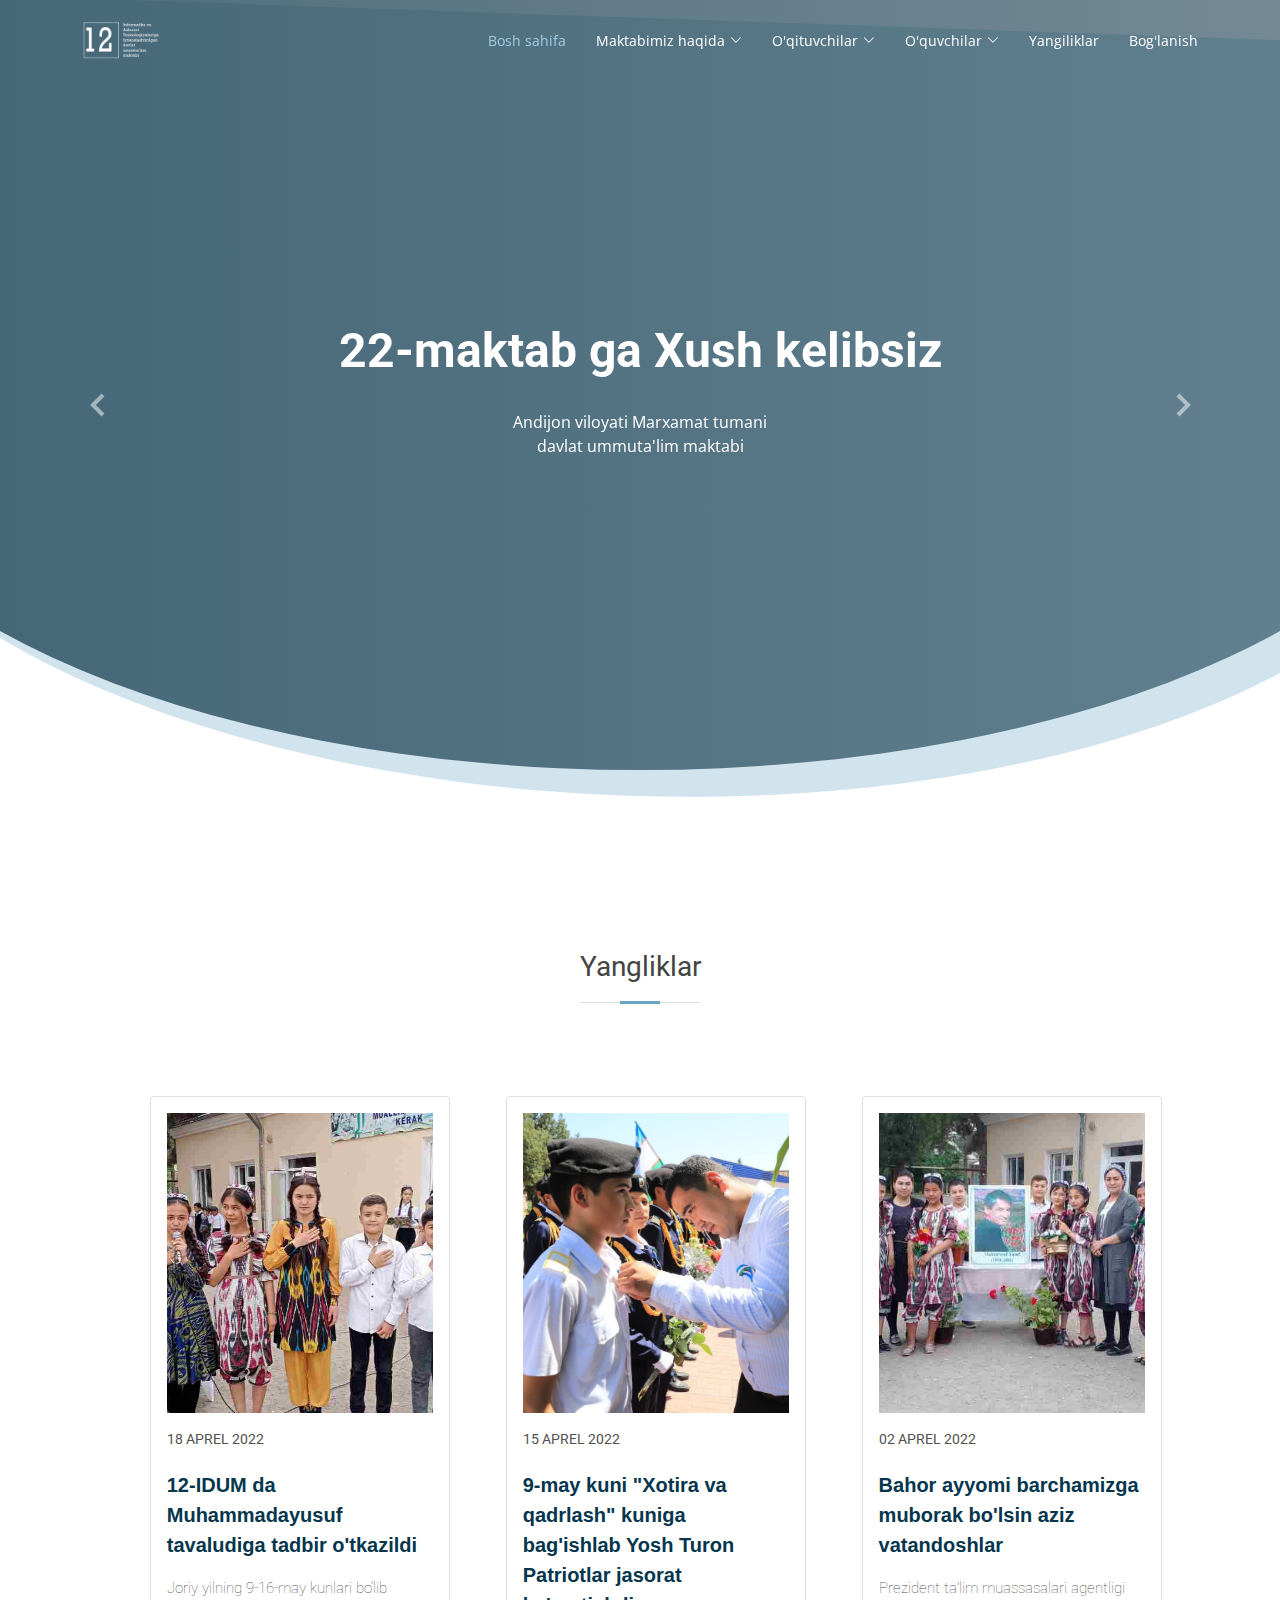
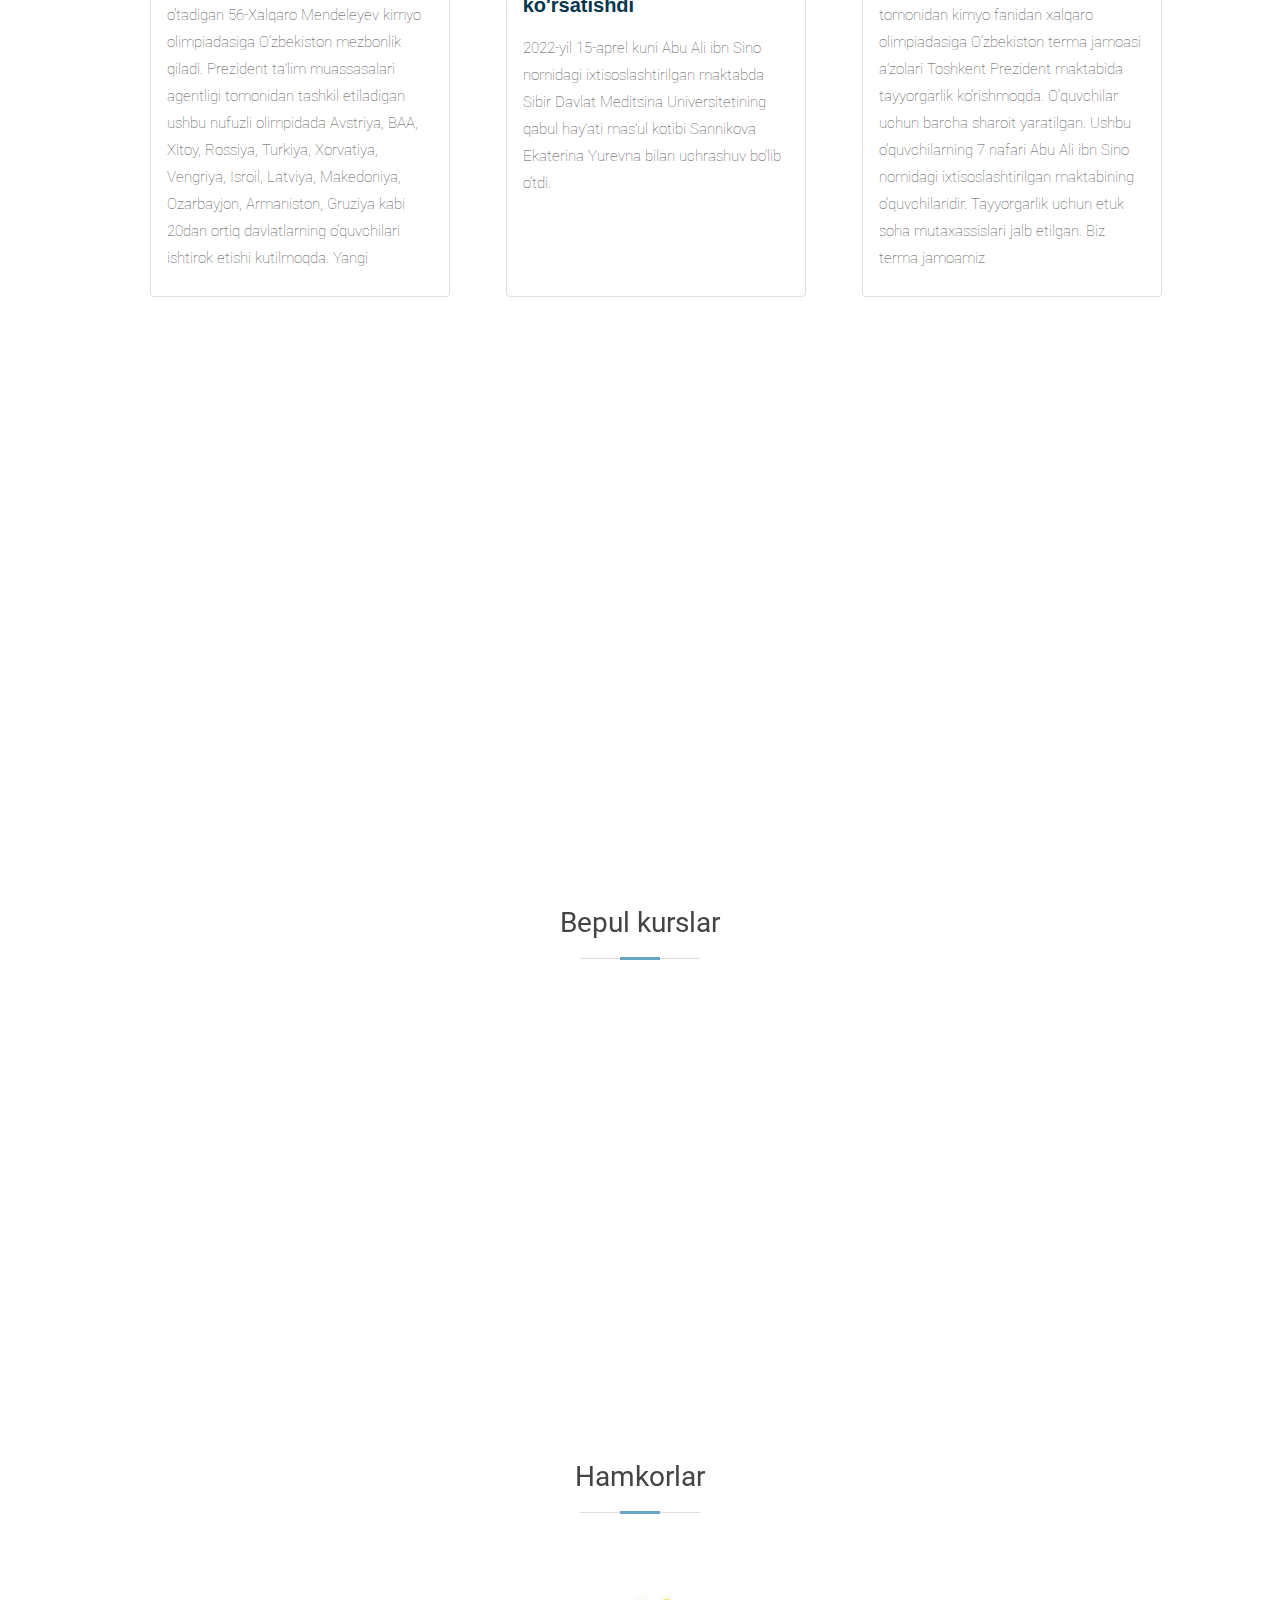
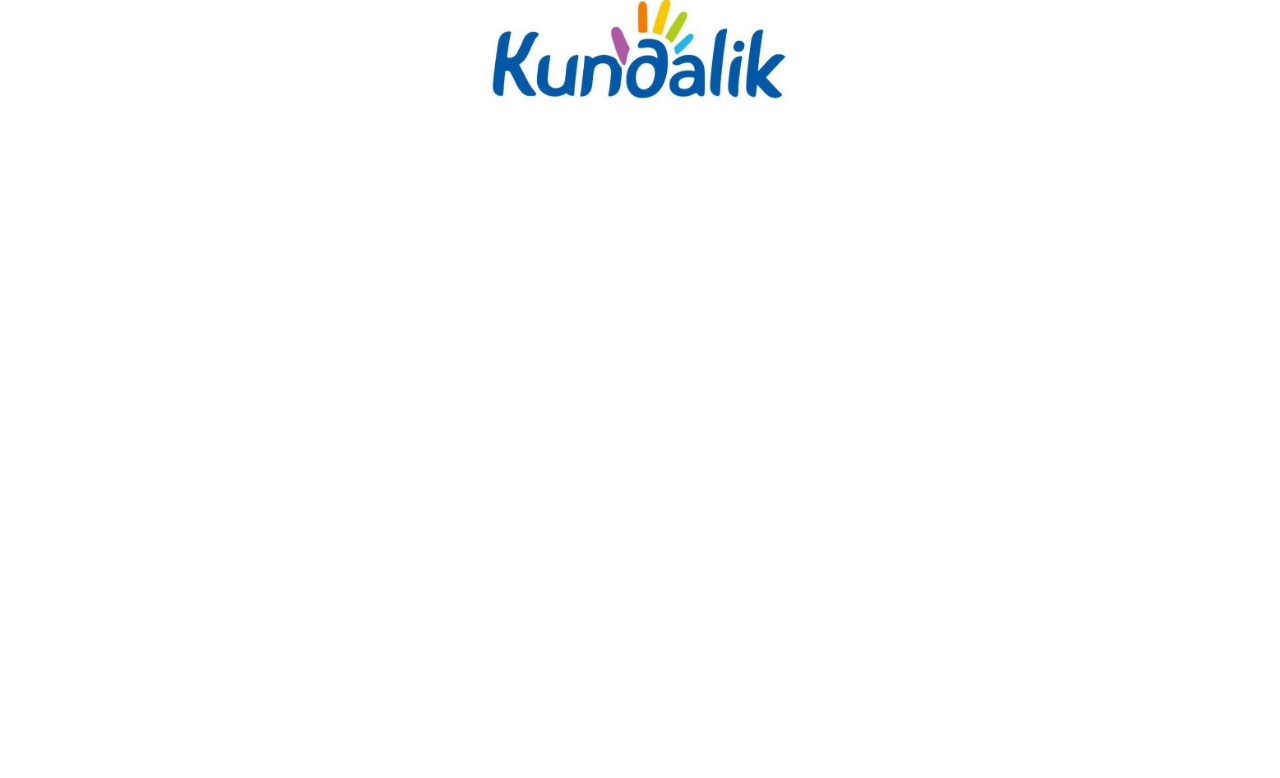
==== index.html @ abe1529f "create to website" ====
<!DOCTYPE html>
<html lang="en">
  <head>
    <meta charset="utf-8" />
    <meta content="width=device-width, initial-scale=1.0" name="viewport" />
    <title>Bosh sahifa</title>
    <meta content="" name="description" />
    <meta content="" name="keywords" />

    <!-- Favicons -->

    <link href="assets/img/images.png" rel="icon" />
    <link href="assets/img/apple-touch-icon.png" rel="apple-touch-icon" />

    <!-- Google Fonts -->
    <link
      href="https://fonts.googleapis.com/css?family=Open+Sans:300,300i,400,400i,600,600i,700,700i|Roboto:300,300i,400,400i,500,500i,700,700i&display=swap"
      rel="stylesheet"
    />

    <!-- Fontawesome -->
    <link
      rel="stylesheet"
      href="https://cdnjs.cloudflare.com/ajax/libs/font-awesome/6.1.1/css/all.min.css"
      integrity="sha512-KfkfwYDsLkIlwQp6LFnl8zNdLGxu9YAA1QvwINks4PhcElQSvqcyVLLD9aMhXd13uQjoXtEKNosOWaZqXgel0g=="
      crossorigin="anonymous"
      referrerpolicy="no-referrer"
    />
    <!-- Vendor CSS Files -->
    <link href="assets/vendor/animate.css/animate.min.css" rel="stylesheet" />
    <link href="assets/vendor/aos/aos.css" rel="stylesheet" />
    <link
      href="assets/vendor/bootstrap/css/bootstrap.min.css"
      rel="stylesheet"
    />
    <!-- font Awesome -->
    <link rel="stylesheet" href="https://cdnjs.cloudflare.com/ajax/libs/font-awesome/6.1.1/css/all.min.css" integrity="sha512-KfkfwYDsLkIlwQp6LFnl8zNdLGxu9YAA1QvwINks4PhcElQSvqcyVLLD9aMhXd13uQjoXtEKNosOWaZqXgel0g==" crossorigin="anonymous" referrerpolicy="no-referrer" />
    <!-- font awesome end -->
    <link
      href="assets/vendor/bootstrap-icons/bootstrap-icons.css"
      rel="stylesheet"
    />
    <link href="assets/vendor/boxicons/css/boxicons.min.css" rel="stylesheet" />
    <link
      href="assets/vendor/glightbox/css/glightbox.min.css"
      rel="stylesheet"
    />
    <link href="assets/vendor/swiper/swiper-bundle.min.css" rel="stylesheet" />

    <!-- Template Main CSS File -->
    <link href="assets/css/style.css" rel="stylesheet" />
    <link rel="stylesheet" href="./assets/css/yutuqlarimiz.css">
    <link rel="stylesheet" href="./assets/css/animation.css">

    <!-- =======================================================
  * Template Name: Moderna - v4.8.0
  * Template URL: https://bootstrapmade.com/free-bootstrap-template-corporate-moderna/
  * Author: BootstrapMade.com
  * License: https://bootstrapmade.com/license/
  ======================================================== -->
  </head>

  <body>
    <!-- ======= Header ======= -->
    <header
      id="header"
      class="fixed-top d-flex align-items-center header-transparent">
      <div class="container d-flex justify-content-between align-items-center">
        <div class="logo">
            <a href="index.html">
              <img src="./assets/img/logo.png" alt="  " />
            </a>
          <!-- Uncomment below if you prefer to use an image logo -->
          <!-- <a href="index.html"><img src="assets/img/logo.png" alt="" class="img-fluid"></a>-->
        </div>
        <nav id="navbar" class="navbar">
          <ul>
            <li><a class="active" href="index.html">Bosh sahifa</a></li>
            <li class="dropdown"><a href="#"><span>Maktabimiz haqida</span><i class="bi bi-chevron-down"></i></a>
              <ul>
                <li class="dropdown"><a href="about.html"><span>Maktabimiz haqida</span></a></li>
                <li><a href="rahbariyat.html">Rahbariyat</a></li>
                <li><a href="./yutuqlarimiz.html">Maktabimiz yutuqlari</a></li>
              </ul>
            </li>
            <li class="dropdown"><a href="#"><span>O'qituvchilar</span> <i class="bi bi-chevron-down"></i></a>
              <ul>
                <li class="dropdown"><a href="./teacher.html"><span>Boshlang'ish sinf o'qituvchilari</span></a></li>
                <li class="dropdown"><a href="./teacher2.html"><span>Yuqori sinf o'qituvchilari</span></a></li>
              </ul>
            </li>
            <li class="dropdown"><a href="#"><span>O'quvchilar</span> <i class="bi bi-chevron-down"></i></a>
              <ul>
                <li><a href="./sinf-link.html">Dars jadvali</a></li>
                <li><a href="./animation.html">Imtihonlar jadvali</a></li>
                <li><a href="./table of courses.html">To'garaklar jadvali</a></li>
                <li><a href="./odob.html">Odob-axloq qoidalari</a></li>
              </ul>
            </li>
            <li><a href="news.html">Yangiliklar</a></li>
            <li><a href="contact.html">Bog'lanish</a></li>
          </ul>
        </nav>
        <!-- Abbosbek -->
        <div class="tel-menu-icon">
          <div class="line1"></div>
          <div class="line2"></div>
          <div class="line3"></div>
        </div>
        <div class="tel-menu">
          <ul>
            <li><a class="active" href="index.html">Bosh sahifa</a></li>
            <li class="dropdown haqida-btn"><a href="#" ><span class="telMenuBtn">Maktabimiz haqida</span><i class="bi bi-chevron-down"></i></a>
              <ul  class="haqida">
                <li class="dropdown"><a href="about.html"><span>Maktabimiz haqida</span></a></li>
                <li><a href="rahbariyat.html">Rahbariyat</a></li>
                <li><a href="./yutuqlarimiz.html">Maktabimiz yutuqlari</a></li>
              </ul>
            </li>
            <li class="dropdown"><a href="#"><span class="telMenuBtn">O'qituvchilar</span> <i class="bi bi-chevron-down"></i></a>
              <ul class="haqida">
                <li class="dropdown"><a href="./teacher.html"><span>Boshlang'ish sinf o'qituvchilari</span></a></li>
                <li class="dropdown"><a href="./teacher2.html"><span>Yuqori sinf o'qituvchilari</span></a></li>
              </ul>
            </li>
            <li class="dropdown"><a href="#"><span class="telMenuBtn">O'quvchilar</span> <i class="bi bi-chevron-down"></i></a>
              <ul class="haqida">
                <li><a href="./sinf-link.html">Dars jadvali</a></li>
                <li><a href="./animation.html">Imtihonlar jadvali</a></li>
                <li><a href="./table of courses.html">To'garaklar jadvali</a></li>
                <li><a href="./odob.html">Odob-axloq qoidalari</a></li>
              </ul>
            </li>
            <li><a href="news.html">Yangiliklar</a></li>
            <li><a href="contact.html">Bog'lanish</a></li>
            </ul>
        </div>
        <!-- Abbosbek end -->
        <!-- .navbar -->
      </div>
    </header>
    <!-- End Header -->

    <!-- ======= Hero Section ======= -->
    <section id="hero" class="d-flex justify-cntent-center align-items-center">
      <div
        id="heroCarousel"
        class="container carousel carousel-fade"
        data-bs-ride="carousel"
        data-bs-interval="5000"
      >
        <!-- Slide 1 -->
        <div class="carousel-item active">
          <div class="carousel-container">
            <h2 class="animate__animated animate__fadeInDown">
              22-maktab ga <span>Xush kelibsiz</span>
            </h2>
            <p class="animate__animated animate__fadeInUp">
              Andijon viloyati Marxamat tumani <br> davlat ummuta'lim maktabi
            </p>
          </div>
        </div>

        <!-- Slide 2 -->
        <div class="carousel-item">
          <div class="carousel-container">
            <h2 class="animate__animated animate__fadeInDown">
              Assalomu alaykum
            </h2>
            <p class="animate__animated animate__fadeInUp">
              Farg'ona viloyati Toshloq tumani XTB ga qarashli Informatika faniga ixtisoslashtirilgan <br> davlat ummuta'lim maktabi
            </p>
          </div>
        </div>

        <a
          class="carousel-control-prev"
          href="#heroCarousel"
          role="button"
          data-bs-slide="prev"
        >
          <span
            class="carousel-control-prev-icon bx bx-chevron-left"
            aria-hidden="true"
          ></span>
        </a>

        <a
          class="carousel-control-next"
          href="#heroCarousel"
          role="button"
          data-bs-slide="next"
        >
          <span
            class="carousel-control-next-icon bx bx-chevron-right"
            aria-hidden="true"
          ></span>
        </a>
      </div>
    </section>
    <!-- End Hero -->

    <main id="main">
            <!-- ======= Features Section ======= -->
            <section class="features">
              <div class="container col-sm-12">
                <div class="section-title">
                  <h2>Yangliklar</h2>
                  <div class="container2" style="text-align: left;">
                    <div class="container2">
                      <section id="blog" class="blog">
                        <div class="blog-items  col-sm-12 card-body " id="blog-items">
                          <a href="#">
                          <div class="blog-item" id="blog-item">
                            <div class="blog-item__rasm">
                              <img src="./assets/img/tadbir.jpg" alt="Bu yerda rasm bor" class="img__blog1_2">
                            </div>
                            <div class="blog-item__info">
                              <div class="blog-item__main-info">
                                <span class="blog-item__sana">
                                  <i class="fa-solid fa-calendar-days f_chi"></i>
                                    18 APREL 2022
                                </span>
                                <a href="#" class="blog-item__title">
                                 12-IDUM da Muhammadayusuf tavaludiga tadbir o'tkazildi
                                </a>
                                <p class="blog-item__dec">
                                  Joriy yilning 9-16-may kunlari bo‘lib o‘tadigan 56-Xalqaro Mendeleyev kimyo olimpiadasiga O‘zbekiston mezbonlik qiladi. Prezident taʼlim muassasalari agentligi tomonidan tashkil etiladigan ushbu nufuzli olimpidada Avstriya, BAA, Xitoy, Rossiya, Turkiya, Xorvatiya, Vengriya, Isroil, Latviya, Makedoniya, Ozarbayjon, Armaniston, Gruziya kabi 20dan ortiq davlatlarning o‘quvchilari ishtirok etishi kutilmoqda. Yangi
                                </p>
                                
                                <h1 class="main-qism__ish-7"></h1>
                              </div>
                            </div>
                          </div>
                          </a>
                        <a href="#">
                          <div class="blog-item" id="blog-item">
                            <div class="blog-item__rasm">
                              <img src="./assets/img/9-may.jpg" alt="Bu yerda rasm bor">
                            </div>
                            <div class="blog-item__info">
                              <div class="blog-item__main-info">
                                <span class="blog-item__sana">
                                  <i class="fa-solid fa-calendar-days f_chi"></i>
                                  15 APREL 2022
                                </span>
                                <a href="#" class="blog-item__title">
                                  9-may kuni "Xotira va qadrlash" kuniga bag'ishlab Yosh Turon Patriotlar jasorat ko'rsatishdi
              
                                </a>
                                <p class="blog-item__dec">
                                  2022-yil 15-aprel kuni Abu Ali ibn Sino nomidagi ixtisoslashtirilgan maktabda Sibir Davlat Meditsina Universitetining qabul hay’ati mas’ul kotibi Sannikova Ekaterina Yurevna bilan uchrashuv bo‘lib o‘tdi.
                              
                                <h1 class="main-qism__ish-7"></h1>
                              </div>
                            </div>
                          </div>
                        </a>
                        <a href="#">
                          <div class="blog-item" id="blog-item">
                            <div class="blog-item__rasm">
                              <img id="olma" src="./assets/img/muhammadayusuf.jpg" alt="Bu yerda rasm bor">
                            </div>
                            <div class="blog-item__info">
                              <div class="blog-item__main-info">
                                <span class="blog-item__sana">
                                  <i class="fa-solid fa-calendar-days f_chi"></i>
                                  02 APREL 2022
                                </span>
                                <a href="#" class="blog-item__title">
                                  Bahor ayyomi barchamizga muborak bo'lsin aziz vatandoshlar		
                                </a>
                                <p class="blog-item__dec">
                                  Prezident ta’lim muassasalari agentligi tomonidan kimyo fanidan xalqaro olimpiadasiga O‘zbekiston terma jamoasi a’zolari Toshkent Prezident maktabida tayyorgarlik ko‘rishmoqda. O‘quvchilar uchun barcha sharoit yaratilgan. Ushbu o‘quvchilarning 7 nafari Abu Ali ibn Sino nomidagi ixtisoslashtirilgan maktabining o‘quvchilaridir. Tayyorgarlik uchun etuk soha mutaxassislari jalb etilgan. Biz terma jamoamiz
                                </p>
                                <h1 class="main-qism__ish-7"></h1>
                              </div>
                            </div>
                          </div>
                        </a>
                        </div>
                      </section>
                    </div>
                  </div>
                </div>
            </section>
            <!-- End Features Section -->
      

      <!-- ======= Why Us Section ====== -->
      <section
        class="why-us section-bg"
        data-aos="fade-up"
        date-aos-delay="200"
      >
        <div class="container">
          <div class="row">
            <div class="col-lg-6 video-box">
              <img src="./assets/img/logo-2.png" class="img-fluid" alt=""/>
              <a
                href="https://www.youtube.com/watch?v=iqIfPaXunLQ"
                class="venobox play-btn mb-4"
                data-vbtype="video"
                data-autoplay="true"
              ></a>
            </div>

            <div class="col-lg-6 d-flex flex-column just  y-content-center p-5 mt-5">
              <div class="icon-box">
                <div class="icon"><i class="fas fa-desktop"></i></div>
                <h4 class="title"><a href="">Maktabimiz haqida</a></h4>
                <p class="description">
                  Agarda maktabimiz haqida bilmoqchi bo'lsangiz shu videoni ko'rishni maslahat beramiz
                </p>  
              </div>
            </div>
          </div>
        </div>
      </section>
      <!-- End Why Us Section -->



            <!-- ======= Services Section ======= -->
            <section class="services">
              <div class="section-title">
                <h2>Bepul kurslar</h2>
              </div>
              <div class="container">
                <div class="row">
                  <div
                    class="col-md-6 col-lg-3 d-flex align-items-stretch"
                    data-aos="fade-up"
                  >
                    <div class="icon-box icon-box-pink">
                      <div class="icon"><i class="fa-solid fa-display"></i></div>
                      <h4 class="title"><a href="">Kompyuter savodxonligi</a></h4>
                      <p class="description">
                         Kompyuterni o'rganmoqchi bo'lganlar uchun boshlang'ich ta'lim
                      </p>
                      <div class="button_1">
                        <a href="course.html">
                          Batafsil
                          <span class="arrow"><i class="fa-solid fa-arrow-right"></i></span>
                        </a>
                      </div>
                    </div>
                  </div>
      
                  <div
                    class="col-md-6 col-lg-3 d-flex align-items-stretch"
                    data-aos="fade-up"
                    data-aos-delay="100"
                  >
                    <div class="icon-box icon-box-cyan">
                      <div class="icon"><i class="fa-solid fa-palette"></i></div>
                      <h4 class="title"><a href="">Grafik dizayn</a></h4>
                      <p class="description">
                        Grafik dizayn - bu uyg'un va samarali vizual va aloqa muhitini yaratish uchun san'at va dizayn faoliyati.
                      </p>
                      <div class="button_2">
                        <a href="course.html">
                          Batafsil
                          <span class="arrow"><i class="fa-solid fa-arrow-right"></i></span>
                        </a>
                      </div>
                    </div>
                  </div>
      
                  <div
                    class="col-md-6 col-lg-3 d-flex align-items-stretch"
                    data-aos="fade-up"
                    data-aos-delay="200"
                  >
                    <div class="icon-box icon-box-green">
                      <div class="icon"><i class="fa-solid fa-code"></i></div>
                      <h4 class="title"><a href="">Frontend</a></h4>
                      <p class="description">
                        Front End – bu turli xil web-saytlar, web-ilovalarning bizga ko’rinib turgan qismi hisoblanadi. 
                      </p>
                      <div class="button_3">
                        <a href="course.html">
                          Batafsil
                          <span class="arrow"><i class="fa-solid fa-arrow-right"></i></span>
                        </a>
                      </div>
                    </div>
                  </div>
                  <div
                    class="col-md-6 col-lg-3 d-flex align-items-stretch"
                    data-aos="fade-up"
                    data-aos-delay="200"
                  >
                    <div class="icon-box icon-box-blue">
                      <div class="icon"><i class="fa-solid fa-server"></i></div>
                      <h4 class="title"><a href="">Backend</a></h4>
                      <p class="description">
                        Backend (inglizcha back-end) - bu xizmatning dasturiy ta'minot va apparat qismidir.
                      </p>
                      <div class="button_4">
                        <a href="course.html">
                          Batafsil
                          <span class="arrow"><i class="fa-solid fa-arrow-right"></i></span>
                        </a>
                      </div>
                    </div>
                  </div>
                </div>
              </div>
            </section>
            <!-- End Services Section -->
    </main>
    <!-- End #main -->


    <section class="our_partners">
      <div class="container">
          <div class="for_partners">
  <div id="carouselExampleInterval" class="carousel slide" data-bs-ride="carousel">
      <div class="carousel-inner">
        <div class="section-title">
          <h2>Hamkorlar</h2>
        </div>
        <div class="carousel-item active"  data-bs-interval="2000">
          <a href="https://kundalik.com/" target="_blank" class="carousel_links"><img src="assets/img/kundalik_logo.jpg" alt="Our_partner" class="partner_2"></a>
        </div>
        <div class="carousel-item" data-bs-interval="2000">
          <a href="https://www.uzedu.uz/oz" target="_blank" class="carousel_links"><img src='assets/img/xalqtalim_logo2.jpg' alt="Our_partner" class="partner_2"></a>
        </div>
        <div class="carousel-item" data-bs-interval="2000">
          <a href="https://community.uzbekcoders.uz/signup" target="_blank" class="carousel_links"><img src='assets/img/uzbekcoders.png' alt="Our_partner" class="partner_2"></a>
        </div>
      </div>
      
    </div>

  </div>
  </div>
  </section>




    <!-- ======= Footer ======= -->
    <footer
      id="footer"
      data-aos="fade-up"
      data-aos-easing="ease-in-out"
      data-aos-duration="500"
    >


      <div class="footer-top">
        <div class="container">
          <div class="row">
            <div class="col-lg-3 col-md-6 footer-links">
              <h4><i class="fa-solid fa-link"></i> Foydali havolalar</h4>
              <ul>
                <li>
                  <i class="bx bx-chevron-right"></i> <a href="https://dtm.uz/" target="_blank">Dtm.uz</a>
                </li>
                <li>
                  <i class="bx bx-chevron-right"></i> <a href="https://dr.rtm.uz/barcha-darsliklar/" target="_blank">Dr.rtm.uz</a>
                </li>
                <li>
                  <i class="bx bx-chevron-right"></i> <a href="https://www.maktab.uz/" target="_blank">Maktab.uz</a>
                </li>
                <li>
                  <i class="bx bx-chevron-right"></i>
                  <a href="https://code.org/" target="_blank">Code.org</a>
                </li>
                <li>
                  <i class="bx bx-chevron-right"></i>
                  <a href="https://kitob.uz/" target="_blank">Kitob.uz</a>
                </li>
              </ul>
            </div>

            <div class="col-lg-3 col-md-6 footer-links">
              <h4>Bizning xizmatlarimiz</h4>
              <ul>
                <li>
                  <i class="bx bx-chevron-right"></i> <a target="_blank"  href="https://www.texnoman.uz/post/android-uchun-dasturlashni-organing-va-yuqori-darajali-mutaxassisga-aylaning.html">Android dasturlar uchun</a>
                </li>
                <li>
                  <i class="bx bx-chevron-right"></i>
                  <a target="_blank" href="https://mohirdev.uz/course-category/backend-development/">Backend uchun</a>
                </li>
                <li>
                  <i class="bx bx-chevron-right"></i>
                  <a target="_blank" href="https://mohirdev.uz/course-category/frontend/">Frontend uchun</a>
                </li>
                <li>
                  <i class="bx bx-chevron-right"></i>
                  <a target="_blank" href="https://haysam.uz/videomontaj/">Video montaj uchun</a>
                </li>
                <li>
                  <i class="bx bx-chevron-right"></i>
                  <a target="_blank" href="https://haysam.uz/#">Grafik dizayn uchun</a>
                </li>
              </ul>
            </div>

            <div class="col-lg-3 col-md-6 footer-contact">
              <h4>Contact Us</h4>
              <p>
                174 A.Navoiy<br>
                Toshloq, 151501<br>
                Uzbekistan<br><br>
                <strong>Phone:</strong>+998916551202<br>
                <strong>Email:</strong>12umail.uz<br>
              </p>
            </div>

            <div class="col-lg-3 col-md-6 footer-info">
              <h3>About Moderna</h3>
              <p>
                Cras fermentum odio eu feugiat lide par naso tierra. Justo eget
                nada terra videa magna derita valies darta donna mare fermentum
                iaculis eu non diam phasellus.
              </p>
              <div class="social-links mt-3" id="social-links">
                <a href="#" class="twitter"><i class="bx bxl-twitter"></i></a>
                <a href="#" class="facebook"><i class="bx bxl-facebook"></i></a>
                <a href="#" class="instagram"
                  ><i class="bx bxl-instagram"></i
                ></a>
                <a href="https://t.me/xtb_12_IDUM" class="linkedin"><i class="fab fa-telegram"></i></a>
              </div>
            </div>
          </div>
        </div>
      </div>

      <div class="container">
        <div class="copyright">
          &copy; Copyright <strong><span>Moderna</span></strong
          >. All Rights Reserved
        </div>
        <div class="credits">
          <!-- All the links in the footer should remain intact. -->
          <!-- You can delete the links only if you purchased the pro version. -->
          <!-- Licensing information: https://bootstrapmade.com/license/ -->
          <!-- Purchase the pro version with working PHP/AJAX contact form: https://bootstrapmade.com/free-bootstrap-template-corporate-moderna/ -->
          <a href="https://12maktab.uz/">12 - maktab</a>
        </div>
      </div>
    </footer>
    <!-- End Footer -->

    <a
      href="#"
      class="back-to-top d-flex align-items-center justify-content-center"
      ><i class="bi bi-arrow-up-short"></i
    ></a>

    <!-- Vendor JS Files -->
    <script src="assets/vendor/purecounter/purecounter.js"></script>
    <script src="assets/vendor/aos/aos.js"></script>
    <script src="assets/vendor/bootstrap/js/bootstrap.bundle.min.js"></script>
    <script src="assets/vendor/glightbox/js/glightbox.min.js"></script>
    <script src="assets/vendor/isotope-layout/isotope.pkgd.min.js"></script>
    <script src="assets/vendor/swiper/swiper-bundle.min.js"></script>
    <script src="assets/vendor/waypoints/noframework.waypoints.js"></script>
    <script src="assets/vendor/php-email-form/validate.js"></script>

    <!-- Template Main JS File -->
    <script src="assets/js/main.js"></script>
  </body>
</html>
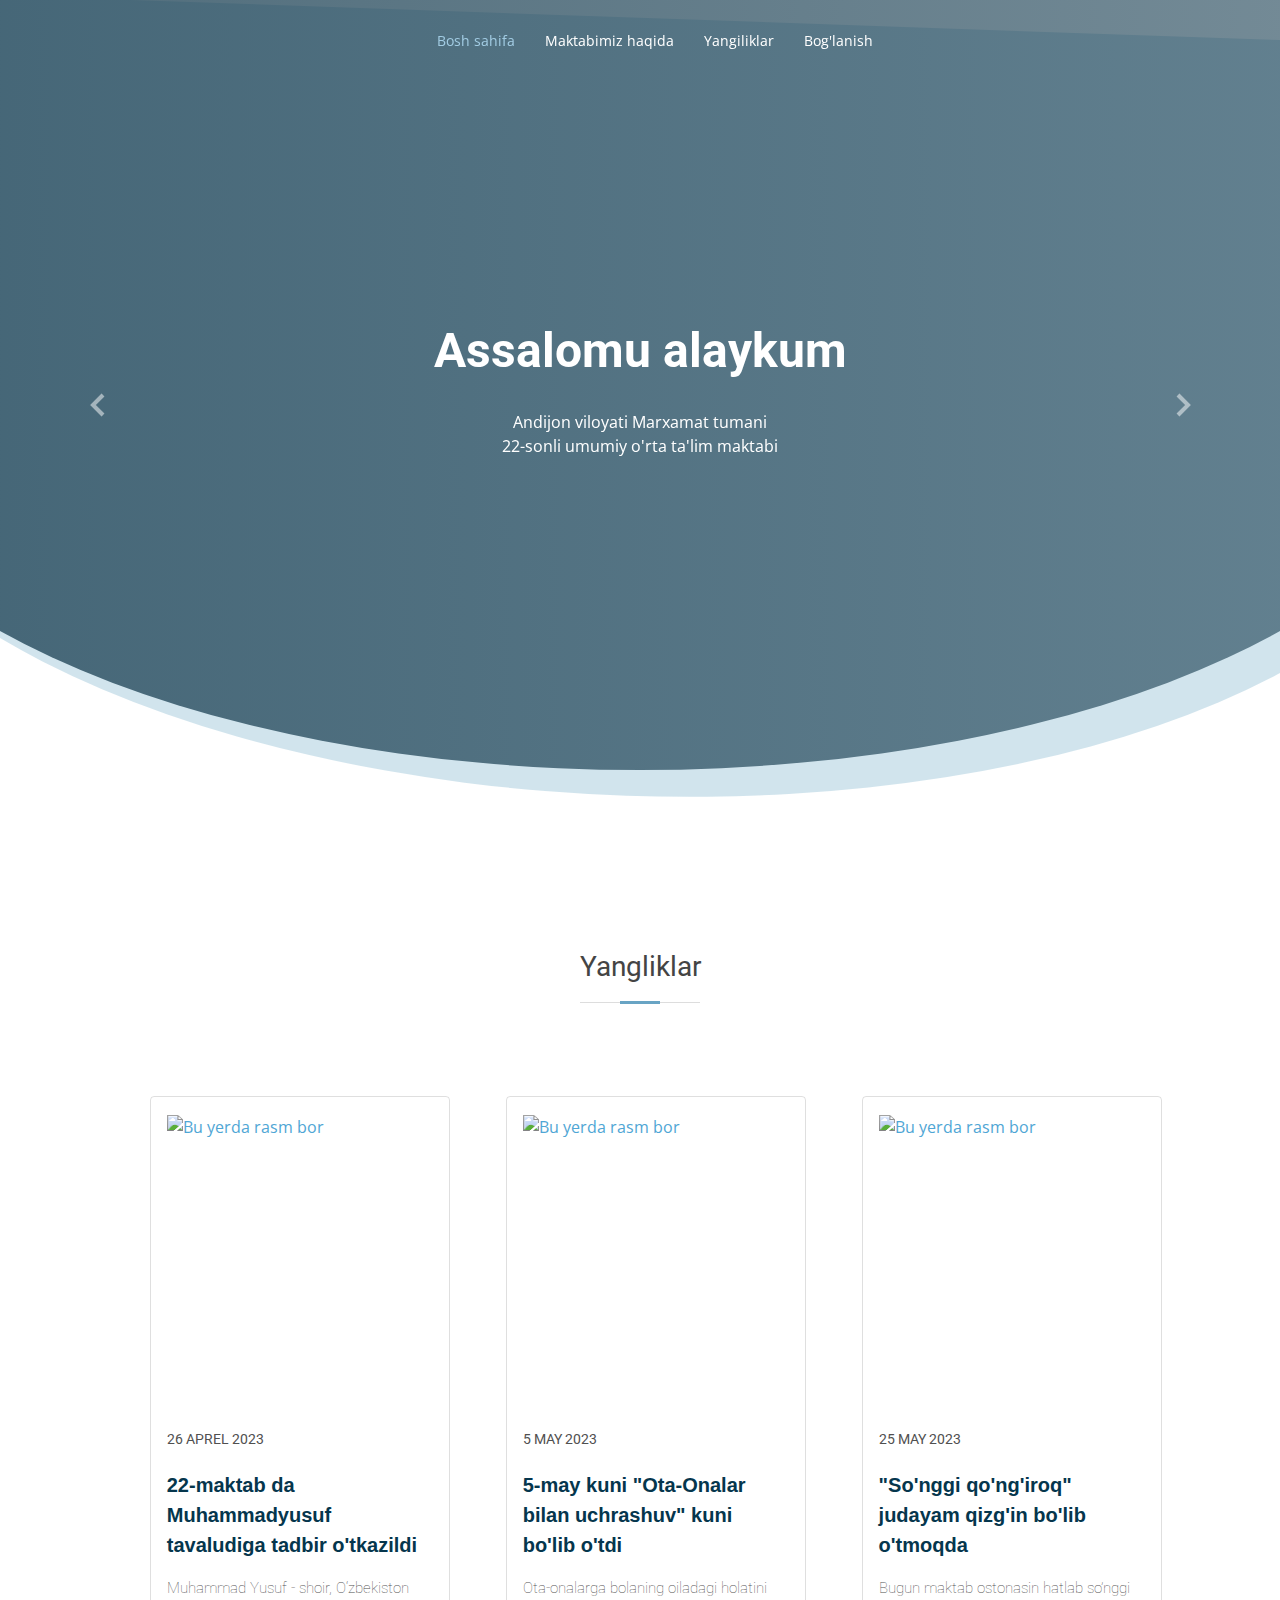
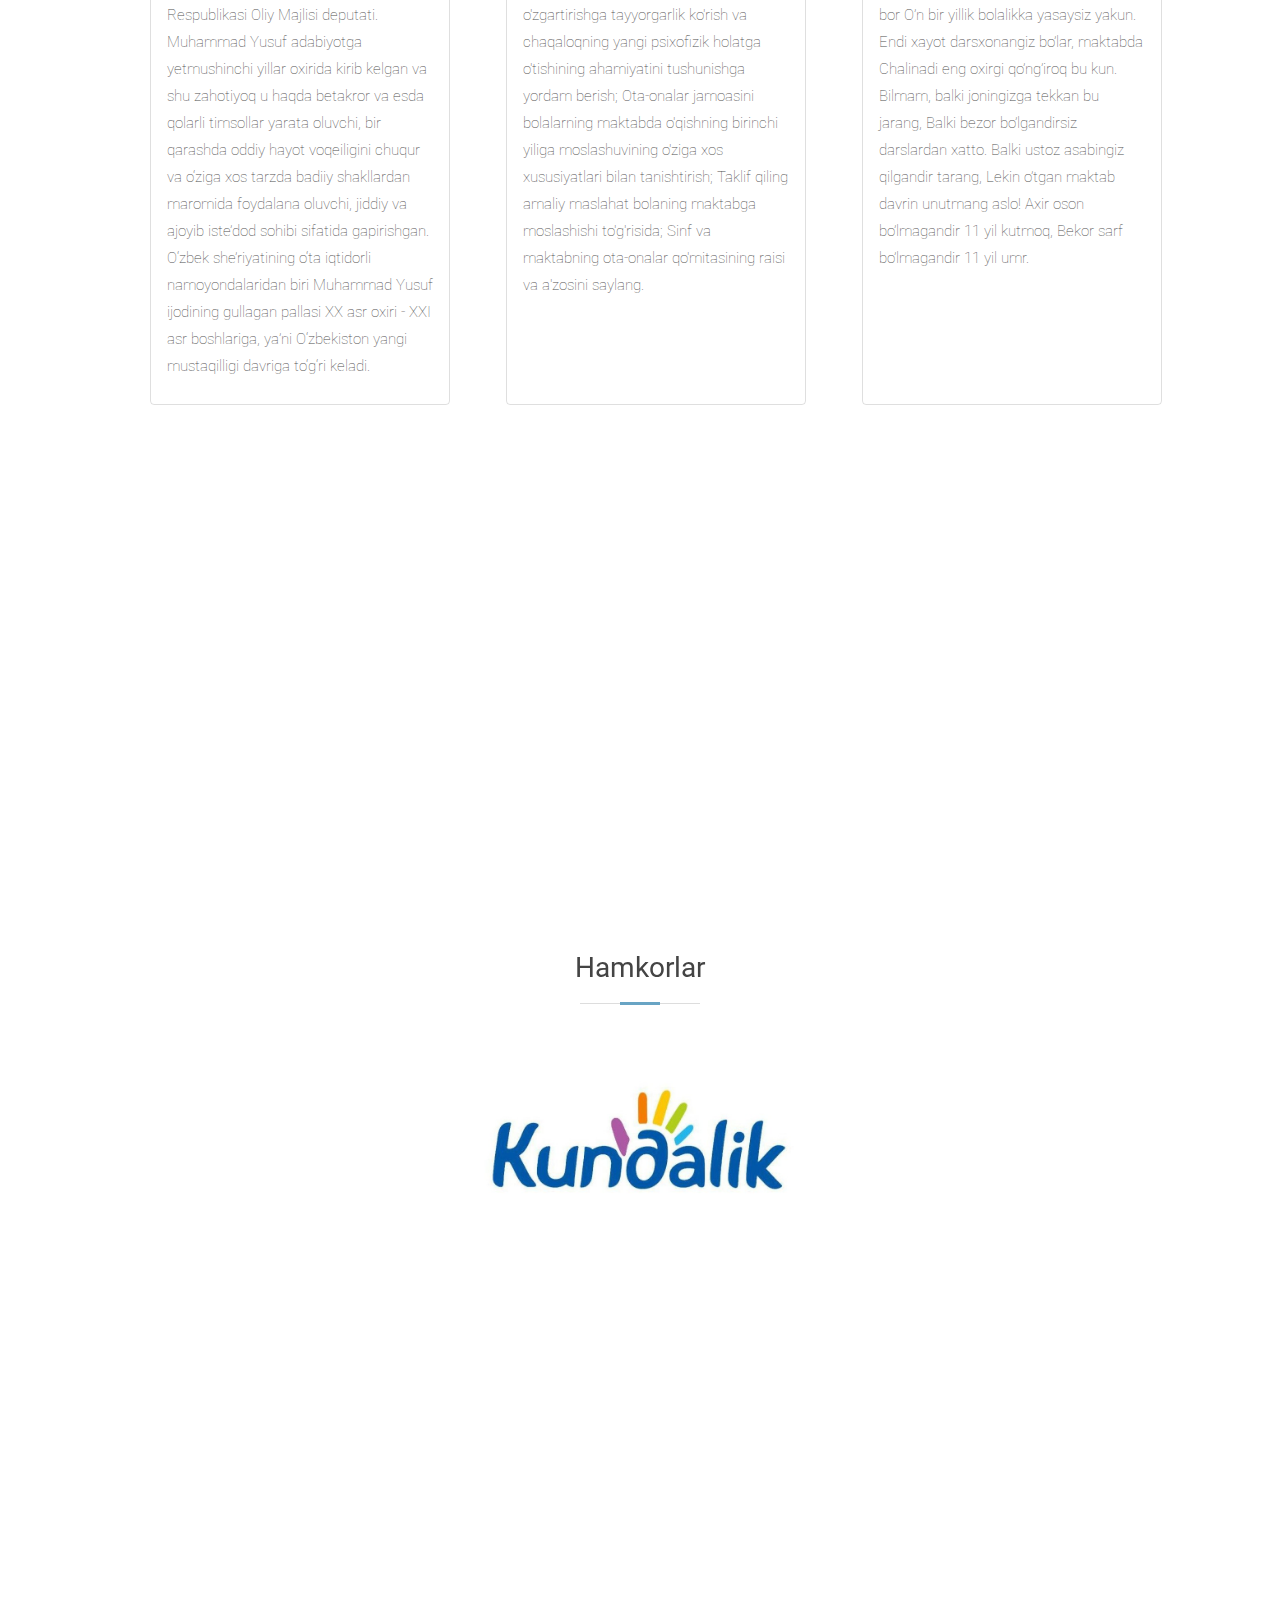
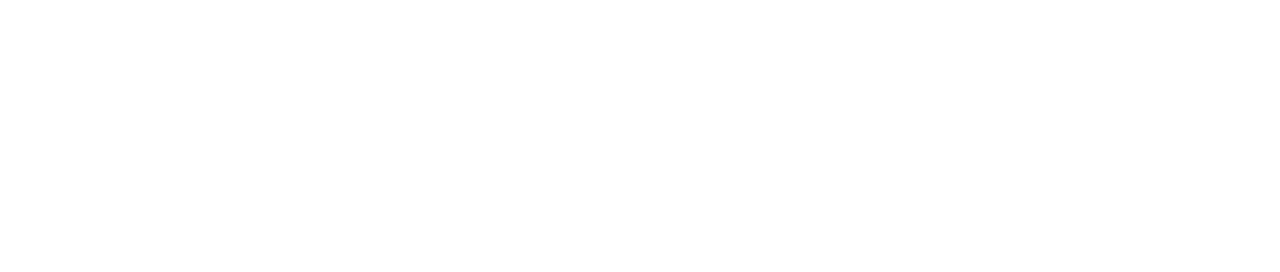
==== commit 08508d1d: "add to favicon" ====
--- a/index.html
+++ b/index.html
@@ -1,570 +1,426 @@
 <!DOCTYPE html>
 <html lang="en">
-  <head>
-    <meta charset="utf-8" />
-    <meta content="width=device-width, initial-scale=1.0" name="viewport" />
-    <title>Bosh sahifa</title>
-    <meta content="" name="description" />
-    <meta content="" name="keywords" />
-
-    <!-- Favicons -->
-
-    <link href="assets/img/images.png" rel="icon" />
-    <link href="assets/img/apple-touch-icon.png" rel="apple-touch-icon" />
-
-    <!-- Google Fonts -->
-    <link
-      href="https://fonts.googleapis.com/css?family=Open+Sans:300,300i,400,400i,600,600i,700,700i|Roboto:300,300i,400,400i,500,500i,700,700i&display=swap"
-      rel="stylesheet"
-    />
-
-    <!-- Fontawesome -->
-    <link
-      rel="stylesheet"
-      href="https://cdnjs.cloudflare.com/ajax/libs/font-awesome/6.1.1/css/all.min.css"
-      integrity="sha512-KfkfwYDsLkIlwQp6LFnl8zNdLGxu9YAA1QvwINks4PhcElQSvqcyVLLD9aMhXd13uQjoXtEKNosOWaZqXgel0g=="
-      crossorigin="anonymous"
-      referrerpolicy="no-referrer"
-    />
-    <!-- Vendor CSS Files -->
-    <link href="assets/vendor/animate.css/animate.min.css" rel="stylesheet" />
-    <link href="assets/vendor/aos/aos.css" rel="stylesheet" />
-    <link
-      href="assets/vendor/bootstrap/css/bootstrap.min.css"
-      rel="stylesheet"
-    />
-    <!-- font Awesome -->
-    <link rel="stylesheet" href="https://cdnjs.cloudflare.com/ajax/libs/font-awesome/6.1.1/css/all.min.css" integrity="sha512-KfkfwYDsLkIlwQp6LFnl8zNdLGxu9YAA1QvwINks4PhcElQSvqcyVLLD9aMhXd13uQjoXtEKNosOWaZqXgel0g==" crossorigin="anonymous" referrerpolicy="no-referrer" />
-    <!-- font awesome end -->
-    <link
-      href="assets/vendor/bootstrap-icons/bootstrap-icons.css"
-      rel="stylesheet"
-    />
-    <link href="assets/vendor/boxicons/css/boxicons.min.css" rel="stylesheet" />
-    <link
-      href="assets/vendor/glightbox/css/glightbox.min.css"
-      rel="stylesheet"
-    />
-    <link href="assets/vendor/swiper/swiper-bundle.min.css" rel="stylesheet" />
-
-    <!-- Template Main CSS File -->
-    <link href="assets/css/style.css" rel="stylesheet" />
-    <link rel="stylesheet" href="./assets/css/yutuqlarimiz.css">
-    <link rel="stylesheet" href="./assets/css/animation.css">
-
-    <!-- =======================================================
+
+<head>
+  <meta charset="utf-8" />
+  <meta content="width=device-width, initial-scale=1.0" name="viewport" />
+  <title>Bosh sahifa</title>
+  <meta content="" name="description" />
+  <meta content="" name="keywords" />
+
+  <!-- Favicons -->
+
+  <!-- <link href="assets/img/images.png" rel="icon" />
+  <link href="assets/img/apple-touch-icon.png" rel="apple-touch-icon" /> -->
+  <link rel="shortcut icon" href="https://cdn.pixabay.com/photo/2012/04/23/15/22/number-38496_960_720.png"
+    type="image/x-icon">
+
+  <!-- Google Fonts -->
+  <link
+    href="https://fonts.googleapis.com/css?family=Open+Sans:300,300i,400,400i,600,600i,700,700i|Roboto:300,300i,400,400i,500,500i,700,700i&display=swap"
+    rel="stylesheet" />
+
+  <!-- Fontawesome -->
+  <link rel="stylesheet" href="https://cdnjs.cloudflare.com/ajax/libs/font-awesome/6.1.1/css/all.min.css"
+    integrity="sha512-KfkfwYDsLkIlwQp6LFnl8zNdLGxu9YAA1QvwINks4PhcElQSvqcyVLLD9aMhXd13uQjoXtEKNosOWaZqXgel0g=="
+    crossorigin="anonymous" referrerpolicy="no-referrer" />
+  <!-- Vendor CSS Files -->
+  <link href="assets/vendor/animate.css/animate.min.css" rel="stylesheet" />
+  <link href="assets/vendor/aos/aos.css" rel="stylesheet" />
+  <link href="assets/vendor/bootstrap/css/bootstrap.min.css" rel="stylesheet" />
+  <!-- font Awesome -->
+  <link rel="stylesheet" href="https://cdnjs.cloudflare.com/ajax/libs/font-awesome/6.1.1/css/all.min.css"
+    integrity="sha512-KfkfwYDsLkIlwQp6LFnl8zNdLGxu9YAA1QvwINks4PhcElQSvqcyVLLD9aMhXd13uQjoXtEKNosOWaZqXgel0g=="
+    crossorigin="anonymous" referrerpolicy="no-referrer" />
+  <!-- font awesome end -->
+  <link href="assets/vendor/bootstrap-icons/bootstrap-icons.css" rel="stylesheet" />
+  <link href="assets/vendor/boxicons/css/boxicons.min.css" rel="stylesheet" />
+  <link href="assets/vendor/glightbox/css/glightbox.min.css" rel="stylesheet" />
+  <link href="assets/vendor/swiper/swiper-bundle.min.css" rel="stylesheet" />
+
+  <!-- Template Main CSS File -->
+  <link href="assets/css/style.css" rel="stylesheet" />
+  <link rel="stylesheet" href="./assets/css/yutuqlarimiz.css">
+  <link rel="stylesheet" href="./assets/css/animation.css">
+
+  <!-- =======================================================
   * Template Name: Moderna - v4.8.0
   * Template URL: https://bootstrapmade.com/free-bootstrap-template-corporate-moderna/
   * Author: BootstrapMade.com
   * License: https://bootstrapmade.com/license/
   ======================================================== -->
-  </head>
-
-  <body>
-    <!-- ======= Header ======= -->
-    <header
-      id="header"
-      class="fixed-top d-flex align-items-center header-transparent">
-      <div class="container d-flex justify-content-between align-items-center">
-        <div class="logo">
-            <a href="index.html">
-              <img src="./assets/img/logo.png" alt="  " />
-            </a>
-          <!-- Uncomment below if you prefer to use an image logo -->
-          <!-- <a href="index.html"><img src="assets/img/logo.png" alt="" class="img-fluid"></a>-->
-        </div>
-        <nav id="navbar" class="navbar">
-          <ul>
-            <li><a class="active" href="index.html">Bosh sahifa</a></li>
-            <li class="dropdown"><a href="#"><span>Maktabimiz haqida</span><i class="bi bi-chevron-down"></i></a>
-              <ul>
-                <li class="dropdown"><a href="about.html"><span>Maktabimiz haqida</span></a></li>
-                <li><a href="rahbariyat.html">Rahbariyat</a></li>
-                <li><a href="./yutuqlarimiz.html">Maktabimiz yutuqlari</a></li>
-              </ul>
-            </li>
-            <li class="dropdown"><a href="#"><span>O'qituvchilar</span> <i class="bi bi-chevron-down"></i></a>
-              <ul>
-                <li class="dropdown"><a href="./teacher.html"><span>Boshlang'ish sinf o'qituvchilari</span></a></li>
-                <li class="dropdown"><a href="./teacher2.html"><span>Yuqori sinf o'qituvchilari</span></a></li>
-              </ul>
-            </li>
-            <li class="dropdown"><a href="#"><span>O'quvchilar</span> <i class="bi bi-chevron-down"></i></a>
-              <ul>
-                <li><a href="./sinf-link.html">Dars jadvali</a></li>
-                <li><a href="./animation.html">Imtihonlar jadvali</a></li>
-                <li><a href="./table of courses.html">To'garaklar jadvali</a></li>
-                <li><a href="./odob.html">Odob-axloq qoidalari</a></li>
-              </ul>
-            </li>
-            <li><a href="news.html">Yangiliklar</a></li>
-            <li><a href="contact.html">Bog'lanish</a></li>
-          </ul>
-        </nav>
-        <!-- Abbosbek -->
-        <div class="tel-menu-icon">
-          <div class="line1"></div>
-          <div class="line2"></div>
-          <div class="line3"></div>
-        </div>
-        <div class="tel-menu">
-          <ul>
-            <li><a class="active" href="index.html">Bosh sahifa</a></li>
-            <li class="dropdown haqida-btn"><a href="#" ><span class="telMenuBtn">Maktabimiz haqida</span><i class="bi bi-chevron-down"></i></a>
-              <ul  class="haqida">
-                <li class="dropdown"><a href="about.html"><span>Maktabimiz haqida</span></a></li>
-                <li><a href="rahbariyat.html">Rahbariyat</a></li>
-                <li><a href="./yutuqlarimiz.html">Maktabimiz yutuqlari</a></li>
-              </ul>
-            </li>
-            <li class="dropdown"><a href="#"><span class="telMenuBtn">O'qituvchilar</span> <i class="bi bi-chevron-down"></i></a>
-              <ul class="haqida">
-                <li class="dropdown"><a href="./teacher.html"><span>Boshlang'ish sinf o'qituvchilari</span></a></li>
-                <li class="dropdown"><a href="./teacher2.html"><span>Yuqori sinf o'qituvchilari</span></a></li>
-              </ul>
-            </li>
-            <li class="dropdown"><a href="#"><span class="telMenuBtn">O'quvchilar</span> <i class="bi bi-chevron-down"></i></a>
-              <ul class="haqida">
-                <li><a href="./sinf-link.html">Dars jadvali</a></li>
-                <li><a href="./animation.html">Imtihonlar jadvali</a></li>
-                <li><a href="./table of courses.html">To'garaklar jadvali</a></li>
-                <li><a href="./odob.html">Odob-axloq qoidalari</a></li>
-              </ul>
-            </li>
-            <li><a href="news.html">Yangiliklar</a></li>
-            <li><a href="contact.html">Bog'lanish</a></li>
-            </ul>
-        </div>
-        <!-- Abbosbek end -->
-        <!-- .navbar -->
-      </div>
-    </header>
-    <!-- End Header -->
-
-    <!-- ======= Hero Section ======= -->
-    <section id="hero" class="d-flex justify-cntent-center align-items-center">
-      <div
-        id="heroCarousel"
-        class="container carousel carousel-fade"
-        data-bs-ride="carousel"
-        data-bs-interval="5000"
-      >
-        <!-- Slide 1 -->
-        <div class="carousel-item active">
-          <div class="carousel-container">
-            <h2 class="animate__animated animate__fadeInDown">
-              22-maktab ga <span>Xush kelibsiz</span>
-            </h2>
-            <p class="animate__animated animate__fadeInUp">
-              Andijon viloyati Marxamat tumani <br> davlat ummuta'lim maktabi
+</head>
+
+<body>
+  <!-- ======= Header ======= -->
+  <header id="header" class="fixed-top d-flex align-items-center header-transparent">
+    <div class="container d-flex justify-content-center align-items-center">
+      <nav id="navbar" class="navbar">
+        <ul>
+          <li><a class="active" href="index.html">Bosh sahifa</a></li>
+          <li><a href="about.html"><span>Maktabimiz haqida</span></a></li>
+          <!-- <li class="dropdown"><a href="#"><span>O'qituvchilar</span> <i class="bi bi-chevron-down"></i></a>
+            <ul>
+              <li class="dropdown"><a href="./teacher.html"><span>Boshlang'ish sinf o'qituvchilari</span></a></li>
+              <li class="dropdown"><a href="./teacher2.html"><span>Yuqori sinf o'qituvchilari</span></a></li>
+            </ul>
+          </li> -->
+          <!-- <li class="dropdown"><a href="#"><span>O'quvchilar</span> <i class="bi bi-chevron-down"></i></a>
+            <ul>
+              <li><a href="./sinf-link.html">Dars jadvali</a></li>
+              <li><a href="./animation.html">Imtihonlar jadvali</a></li>
+              <li><a href="./table of courses.html">To'garaklar jadvali</a></li>
+              <li><a href="./odob.html">Odob-axloq qoidalari</a></li>
+            </ul>
+          </li> -->
+          <li><a href="news.html">Yangiliklar</a></li>
+          <li><a href="contact.html">Bog'lanish</a></li>
+        </ul>
+      </nav>
+      <!-- Abbosbek and Nodirbek -->
+      <!-- <div class="tel-menu-icon">
+        <div class="line1"></div>
+        <div class="line2"></div>
+        <div class="line3"></div>
+      </div>
+      <div class="tel-menu"> -->
+      <!-- <ul>
+          <li><a class="active" href="index.html">Bosh sahifa</a></li>
+          <li class="dropdown haqida-btn"><a href="#"><span class="telMenuBtn">Maktabimiz haqida</span><i
+                class="bi bi-chevron-down"></i></a>
+            <ul class="haqida">
+              <li class="dropdown"><a href="about.html"><span>Maktabimiz haqida</span></a></li>
+              <li><a href="rahbariyat.html">Rahbariyat</a></li>
+              <li><a href="./yutuqlarimiz.html">Maktabimiz yutuqlari</a></li>
+            </ul>
+          </li>
+          <li class="dropdown"><a href="#"><span class="telMenuBtn">O'qituvchilar</span> <i
+                class="bi bi-chevron-down"></i></a>
+            <ul class="haqida">
+              <li class="dropdown"><a href="./teacher.html"><span>Boshlang'ish sinf o'qituvchilari</span></a></li>
+              <li class="dropdown"><a href="./teacher2.html"><span>Yuqori sinf o'qituvchilari</span></a></li>
+            </ul>
+          </li>
+          <li class="dropdown"><a href="#"><span class="telMenuBtn">O'quvchilar</span> <i
+                class="bi bi-chevron-down"></i></a>
+            <ul class="haqida">
+              <li><a href="./sinf-link.html">Dars jadvali</a></li>
+              <li><a href="./animation.html">Imtihonlar jadvali</a></li>
+              <li><a href="./table of courses.html">To'garaklar jadvali</a></li>
+              <li><a href="./odob.html">Odob-axloq qoidalari</a></li>
+            </ul>
+          </li>
+          <li><a href="news.html">Yangiliklar</a></li>
+          <li><a href="contact.html">Bog'lanish</a></li>
+        </ul> -->
+    </div>
+    <!-- Abbosbek end -->
+    <!-- .navbar -->
+    </div>
+  </header>
+  <!-- End Header -->
+
+  <!-- ======= Hero Section ======= -->
+  <section id="hero" class="d-flex justify-cntent-center align-items-center">
+    <div id="heroCarousel" class="container carousel carousel-fade" data-bs-ride="carousel" data-bs-interval="5000">
+
+      <div class="carousel-item active">
+        <div class="carousel-container">
+          <h2 class="animate__animated animate__fadeInDown">
+            Assalomu alaykum
+          </h2>
+          <p class="animate__animated animate__fadeInUp">
+            Andijon viloyati Marxamat tumani <br> 22-sonli umumiy o'rta ta'lim maktabi
+          </p>
+        </div>
+      </div>
+      <!-- Slide 1 -->
+      <div class="carousel-item">
+        <div class="carousel-container">
+          <h2 class="animate__animated animate__fadeInDown">
+            22-maktab ga <span>Xush kelibsiz</span>
+          </h2>
+          <p class="animate__animated animate__fadeInUp">
+            Andijon viloyati Marxamat tumani <br> 22-sonli umumiy o'rta ta'lim maktabi
+          </p>
+        </div>
+      </div>
+      <!-- Slide 2 -->
+
+      <a class="carousel-control-prev" href="#heroCarousel" role="button" data-bs-slide="prev">
+        <span class="carousel-control-prev-icon bx bx-chevron-left" aria-hidden="true"></span>
+      </a>
+
+      <a class="carousel-control-next" href="#heroCarousel" role="button" data-bs-slide="next">
+        <span class="carousel-control-next-icon bx bx-chevron-right" aria-hidden="true"></span>
+      </a>
+    </div>
+  </section>
+  <!-- End Hero -->
+
+  <main id="main">
+    <!-- ======= Features Section ======= -->
+    <section class="features">
+      <div class="container col-sm-12">
+        <div class="section-title">
+          <h2>Yangliklar</h2>
+          <div class="container2" style="text-align: left;">
+            <div class="container2">
+              <section id="blog" class="blog">
+                <div class="blog-items  col-sm-12 card-body " id="blog-items">
+                  <a href="#">
+                    <div class="blog-item" id="blog-item">
+                      <div class="blog-item__rasm">
+                        <img src="./assets/img/Tavallud.jpg" alt="Bu yerda rasm bor" class="img__blog1_2">
+                      </div>
+                      <div class="blog-item__info">
+                        <div class="blog-item__main-info">
+                          <span class="blog-item__sana">
+                            <i class="fa-solid fa-calendar-days f_chi"></i>
+                            26 APREL 2023
+                          </span>
+                          <a href="#" class="blog-item__title">
+                            22-maktab da Muhammadyusuf tavaludiga tadbir o'tkazildi
+                          </a>
+                          <p class="blog-item__dec">
+                            Muhammad Yusuf - shoir, O‘zbekiston Respublikasi Oliy Majlisi deputati. Muhammad Yusuf
+                            adabiyotga yetmushinchi yillar
+                            oxirida kirib kelgan va shu zahotiyoq u haqda betakror va esda qolarli timsollar yarata
+                            oluvchi, bir qarashdа oddiy
+                            hayot voqeiligini chuqur va o‘ziga xos tarzda badiiy shakllardan maromida foydalana oluvchi,
+                            jiddiy va ajoyib iste’dod
+                            sohibi sifatida gapirishgan.
+
+                            O‘zbek she’riyatining o‘ta iqtidorli namoyondalaridan biri Muhammad Yusuf ijodining gullagan
+                            pallasi XX asr oxiri - XXI
+                            asr boshlariga, ya’ni O‘zbekiston yangi mustaqilligi davriga to‘g‘ri keladi.
+                          </p>
+
+                          <h1 class="main-qism__ish-7"></h1>
+                        </div>
+                      </div>
+                    </div>
+                  </a>
+                  <a href="#">
+                    <div class="blog-item" id="blog-item">
+                      <div class="blog-item__rasm">
+                        <img src="./assets/img/Masjlis.jpg" alt="Bu yerda rasm bor">
+                      </div>
+                      <div class="blog-item__info">
+                        <div class="blog-item__main-info">
+                          <span class="blog-item__sana">
+                            <i class="fa-solid fa-calendar-days f_chi"></i>
+                            5 MAY 2023
+                          </span>
+                          <a href="#" class="blog-item__title">
+                            5-may kuni "Ota-Onalar bilan uchrashuv" kuni bo'lib o'tdi
+                          </a>
+                          <p class="blog-item__dec">
+                            Ota-onalarga bolaning oiladagi holatini o'zgartirishga tayyorgarlik ko'rish va chaqaloqning
+                            yangi psixofizik holatga
+                            o'tishining ahamiyatini tushunishga yordam berish;
+
+                            Ota-onalar jamoasini bolalarning maktabda o'qishning birinchi yiliga moslashuvining o'ziga
+                            xos xususiyatlari bilan
+                            tanishtirish;
+
+                            Taklif qiling amaliy maslahat bolaning maktabga moslashishi to'g'risida;
+
+                            Sinf va maktabning ota-onalar qo'mitasining raisi va a'zosini saylang.
+
+                          <h1 class="main-qism__ish-7"></h1>
+                        </div>
+                      </div>
+                    </div>
+                  </a>
+                  <a href="#">
+                    <div class="blog-item" id="blog-item">
+                      <div class="blog-item__rasm">
+                        <img id="olma" src="./assets/img/Bitiruv.jpg" alt="Bu yerda rasm bor">
+                      </div>
+                      <div class="blog-item__info">
+                        <div class="blog-item__main-info">
+                          <span class="blog-item__sana">
+                            <i class="fa-solid fa-calendar-days f_chi"></i>
+                            25 MAY 2023
+                          </span>
+                          <a href="#" class="blog-item__title">
+                            "So'nggi qo'ng'iroq" judayam qizg'in bo'lib o'tmoqda
+                          </a>
+                          <p class="blog-item__dec">
+                            Bugun maktab ostonasin hatlab so’nggi bor
+                            O’n bir yillik bolalikka yasaysiz yakun.
+                            Endi xayot darsxonangiz bo’lar, maktabda
+                            Chalinadi eng oxirgi qo’ng’iroq bu kun.
+                            Bilmam, balki joningizga tekkan bu jarang,
+                            Balki bezor bo’lgandirsiz darslardan xatto.
+                            Balki ustoz asabingiz qilgandir tarang,
+                            Lekin o’tgan maktab davrin unutmang aslo!
+                            Axir oson bo’lmagandir 11 yil kutmoq,
+                            Bekor sarf bo’lmagandir 11 yil umr.
+                          </p>
+                          <h1 class="main-qism__ish-7"></h1>
+                        </div>
+                      </div>
+                    </div>
+                  </a>
+                </div>
+              </section>
+            </div>
+          </div>
+        </div>
+    </section>
+    <!-- End Features Section -->
+
+
+    <!-- ======= Why Us Section ====== -->
+    <section class="why-us section-bg" data-aos="fade-up" date-aos-delay="200">
+      <div class="container">
+        <div class="row">
+          <div class="col-lg-6 video-box">
+            <img src="./assets/img/maktab.jpg" class="img-fluid" alt="" />
+            <a href="https://youtu.be/2pWhpxASE1E" class="venobox play-btn mb-4" data-vbtype="video"
+              data-autoplay="true"></a>
+          </div>
+
+          <div class="col-lg-6 d-flex flex-column justify-content-center y-content-center p-5 mt-5">
+            <div class="icon-box">
+              <div class="icon"><i class="fas fa-desktop"></i></div>
+              <h4 class="title"><a href="">Maktabimiz haqida</a></h4>
+              <p class="description">
+                Agarda maktabimiz haqida bilmoqchi bo'lsangiz shu videoni ko'rishni maslahat beramiz
+              </p>
+            </div>
+          </div>
+        </div>
+      </div>
+    </section>
+    <!-- End Why Us Section -->
+  </main>
+  <!-- End #main -->
+
+
+  <section class="our_partners">
+    <div class="container">
+      <div class="for_partners">
+        <div id="carouselExampleInterval" class="carousel slide" data-bs-ride="carousel">
+          <div class="carousel-inner">
+            <div class="section-title">
+              <h2>Hamkorlar</h2>
+            </div>
+            <div class="carousel-item active" data-bs-interval="2000">
+              <a href="https://kundalik.com/" target="_blank" class="carousel_links"><img
+                  src="assets/img/kundalik_logo.jpg" alt="Our_partner" class="partner_2"></a>
+            </div>
+            <div class="carousel-item" data-bs-interval="2000">
+              <a href="https://www.uzedu.uz/oz" target="_blank" class="carousel_links"><img
+                  src='assets/img/xalqtalim_logo2.jpg' alt="Our_partner" class="partner_2"></a>
+            </div>
+            <div class="carousel-item" data-bs-interval="2000">
+              <a href="https://community.uzbekcoders.uz/signup" target="_blank" class="carousel_links"><img
+                  src='assets/img/uzbekcoders.png' alt="Our_partner" class="partner_2"></a>
+            </div>
+          </div>
+
+        </div>
+
+      </div>
+    </div>
+  </section>
+
+
+
+
+  <!-- ======= Footer ======= -->
+  <footer id="footer" data-aos="fade-up" data-aos-easing="ease-in-out" data-aos-duration="500">
+
+
+    <div class="footer-top">
+      <div class="container">
+        <div class="row">
+          <div class="col-lg-4 col-md-6 footer-links">
+            <h4><i class="fa-solid fa-link"></i> Foydali havolalar</h4>
+            <ul>
+              <li>
+                <i class="bx bx-chevron-right"></i> <a href="https://dtm.uz/" target="_blank">Dtm.uz</a>
+              </li>
+              <li>
+                <i class="bx bx-chevron-right"></i> <a href="https://dr.rtm.uz/barcha-darsliklar/"
+                  target="_blank">Dr.rtm.uz</a>
+              </li>
+              <li>
+                <i class="bx bx-chevron-right"></i> <a href="https://www.maktab.uz/" target="_blank">Maktab.uz</a>
+              </li>
+              <li>
+                <i class="bx bx-chevron-right"></i>
+                <a href="https://code.org/" target="_blank">Code.org</a>
+              </li>
+              <li>
+                <i class="bx bx-chevron-right"></i>
+                <a href="https://kitob.uz/" target="_blank">Kitob.uz</a>
+              </li>
+            </ul>
+          </div>
+
+          <div class="col-lg-4 col-md-6 footer-contact">
+            <h4>Kontakt</h4>
+            <p>
+              Andijon viloyati<br>
+              Marxamat tumani<br><br><br>
+              <strong>Phone:</strong>&nbsp;&nbsp; +998916551202<br>
+              <strong>Email:</strong>&nbsp;&nbsp; 22maktab@gamil.com<br>
             </p>
           </div>
-        </div>
-
-        <!-- Slide 2 -->
-        <div class="carousel-item">
-          <div class="carousel-container">
-            <h2 class="animate__animated animate__fadeInDown">
-              Assalomu alaykum
-            </h2>
-            <p class="animate__animated animate__fadeInUp">
-              Farg'ona viloyati Toshloq tumani XTB ga qarashli Informatika faniga ixtisoslashtirilgan <br> davlat ummuta'lim maktabi
+
+          <div class="col-lg-4 col-md-6 footer-info">
+            <h3>Maktab haqida</h3>
+            <p>
+              Мarhamat tumani 22-maktabda 20 fevral куни maktabning 4A-sinf o'quvchilari she'riyat musiqa yo'nalishida
+              tadbir
+              o'tkazdilar. Tadbirda she'r va musiqa, raqs ijro etdilar. Tadbir har bir insonni yaxshilikka va
+              kitobsevarlikka undadi.
             </p>
-          </div>
-        </div>
-
-        <a
-          class="carousel-control-prev"
-          href="#heroCarousel"
-          role="button"
-          data-bs-slide="prev"
-        >
-          <span
-            class="carousel-control-prev-icon bx bx-chevron-left"
-            aria-hidden="true"
-          ></span>
-        </a>
-
-        <a
-          class="carousel-control-next"
-          href="#heroCarousel"
-          role="button"
-          data-bs-slide="next"
-        >
-          <span
-            class="carousel-control-next-icon bx bx-chevron-right"
-            aria-hidden="true"
-          ></span>
-        </a>
-      </div>
-    </section>
-    <!-- End Hero -->
-
-    <main id="main">
-            <!-- ======= Features Section ======= -->
-            <section class="features">
-              <div class="container col-sm-12">
-                <div class="section-title">
-                  <h2>Yangliklar</h2>
-                  <div class="container2" style="text-align: left;">
-                    <div class="container2">
-                      <section id="blog" class="blog">
-                        <div class="blog-items  col-sm-12 card-body " id="blog-items">
-                          <a href="#">
-                          <div class="blog-item" id="blog-item">
-                            <div class="blog-item__rasm">
-                              <img src="./assets/img/tadbir.jpg" alt="Bu yerda rasm bor" class="img__blog1_2">
-                            </div>
-                            <div class="blog-item__info">
-                              <div class="blog-item__main-info">
-                                <span class="blog-item__sana">
-                                  <i class="fa-solid fa-calendar-days f_chi"></i>
-                                    18 APREL 2022
-                                </span>
-                                <a href="#" class="blog-item__title">
-                                 12-IDUM da Muhammadayusuf tavaludiga tadbir o'tkazildi
-                                </a>
-                                <p class="blog-item__dec">
-                                  Joriy yilning 9-16-may kunlari bo‘lib o‘tadigan 56-Xalqaro Mendeleyev kimyo olimpiadasiga O‘zbekiston mezbonlik qiladi. Prezident taʼlim muassasalari agentligi tomonidan tashkil etiladigan ushbu nufuzli olimpidada Avstriya, BAA, Xitoy, Rossiya, Turkiya, Xorvatiya, Vengriya, Isroil, Latviya, Makedoniya, Ozarbayjon, Armaniston, Gruziya kabi 20dan ortiq davlatlarning o‘quvchilari ishtirok etishi kutilmoqda. Yangi
-                                </p>
-                                
-                                <h1 class="main-qism__ish-7"></h1>
-                              </div>
-                            </div>
-                          </div>
-                          </a>
-                        <a href="#">
-                          <div class="blog-item" id="blog-item">
-                            <div class="blog-item__rasm">
-                              <img src="./assets/img/9-may.jpg" alt="Bu yerda rasm bor">
-                            </div>
-                            <div class="blog-item__info">
-                              <div class="blog-item__main-info">
-                                <span class="blog-item__sana">
-                                  <i class="fa-solid fa-calendar-days f_chi"></i>
-                                  15 APREL 2022
-                                </span>
-                                <a href="#" class="blog-item__title">
-                                  9-may kuni "Xotira va qadrlash" kuniga bag'ishlab Yosh Turon Patriotlar jasorat ko'rsatishdi
-              
-                                </a>
-                                <p class="blog-item__dec">
-                                  2022-yil 15-aprel kuni Abu Ali ibn Sino nomidagi ixtisoslashtirilgan maktabda Sibir Davlat Meditsina Universitetining qabul hay’ati mas’ul kotibi Sannikova Ekaterina Yurevna bilan uchrashuv bo‘lib o‘tdi.
-                              
-                                <h1 class="main-qism__ish-7"></h1>
-                              </div>
-                            </div>
-                          </div>
-                        </a>
-                        <a href="#">
-                          <div class="blog-item" id="blog-item">
-                            <div class="blog-item__rasm">
-                              <img id="olma" src="./assets/img/muhammadayusuf.jpg" alt="Bu yerda rasm bor">
-                            </div>
-                            <div class="blog-item__info">
-                              <div class="blog-item__main-info">
-                                <span class="blog-item__sana">
-                                  <i class="fa-solid fa-calendar-days f_chi"></i>
-                                  02 APREL 2022
-                                </span>
-                                <a href="#" class="blog-item__title">
-                                  Bahor ayyomi barchamizga muborak bo'lsin aziz vatandoshlar		
-                                </a>
-                                <p class="blog-item__dec">
-                                  Prezident ta’lim muassasalari agentligi tomonidan kimyo fanidan xalqaro olimpiadasiga O‘zbekiston terma jamoasi a’zolari Toshkent Prezident maktabida tayyorgarlik ko‘rishmoqda. O‘quvchilar uchun barcha sharoit yaratilgan. Ushbu o‘quvchilarning 7 nafari Abu Ali ibn Sino nomidagi ixtisoslashtirilgan maktabining o‘quvchilaridir. Tayyorgarlik uchun etuk soha mutaxassislari jalb etilgan. Biz terma jamoamiz
-                                </p>
-                                <h1 class="main-qism__ish-7"></h1>
-                              </div>
-                            </div>
-                          </div>
-                        </a>
-                        </div>
-                      </section>
-                    </div>
-                  </div>
-                </div>
-            </section>
-            <!-- End Features Section -->
-      
-
-      <!-- ======= Why Us Section ====== -->
-      <section
-        class="why-us section-bg"
-        data-aos="fade-up"
-        date-aos-delay="200"
-      >
-        <div class="container">
-          <div class="row">
-            <div class="col-lg-6 video-box">
-              <img src="./assets/img/logo-2.png" class="img-fluid" alt=""/>
-              <a
-                href="https://www.youtube.com/watch?v=iqIfPaXunLQ"
-                class="venobox play-btn mb-4"
-                data-vbtype="video"
-                data-autoplay="true"
-              ></a>
-            </div>
-
-            <div class="col-lg-6 d-flex flex-column just  y-content-center p-5 mt-5">
-              <div class="icon-box">
-                <div class="icon"><i class="fas fa-desktop"></i></div>
-                <h4 class="title"><a href="">Maktabimiz haqida</a></h4>
-                <p class="description">
-                  Agarda maktabimiz haqida bilmoqchi bo'lsangiz shu videoni ko'rishni maslahat beramiz
-                </p>  
-              </div>
-            </div>
-          </div>
-        </div>
-      </section>
-      <!-- End Why Us Section -->
-
-
-
-            <!-- ======= Services Section ======= -->
-            <section class="services">
-              <div class="section-title">
-                <h2>Bepul kurslar</h2>
-              </div>
-              <div class="container">
-                <div class="row">
-                  <div
-                    class="col-md-6 col-lg-3 d-flex align-items-stretch"
-                    data-aos="fade-up"
-                  >
-                    <div class="icon-box icon-box-pink">
-                      <div class="icon"><i class="fa-solid fa-display"></i></div>
-                      <h4 class="title"><a href="">Kompyuter savodxonligi</a></h4>
-                      <p class="description">
-                         Kompyuterni o'rganmoqchi bo'lganlar uchun boshlang'ich ta'lim
-                      </p>
-                      <div class="button_1">
-                        <a href="course.html">
-                          Batafsil
-                          <span class="arrow"><i class="fa-solid fa-arrow-right"></i></span>
-                        </a>
-                      </div>
-                    </div>
-                  </div>
-      
-                  <div
-                    class="col-md-6 col-lg-3 d-flex align-items-stretch"
-                    data-aos="fade-up"
-                    data-aos-delay="100"
-                  >
-                    <div class="icon-box icon-box-cyan">
-                      <div class="icon"><i class="fa-solid fa-palette"></i></div>
-                      <h4 class="title"><a href="">Grafik dizayn</a></h4>
-                      <p class="description">
-                        Grafik dizayn - bu uyg'un va samarali vizual va aloqa muhitini yaratish uchun san'at va dizayn faoliyati.
-                      </p>
-                      <div class="button_2">
-                        <a href="course.html">
-                          Batafsil
-                          <span class="arrow"><i class="fa-solid fa-arrow-right"></i></span>
-                        </a>
-                      </div>
-                    </div>
-                  </div>
-      
-                  <div
-                    class="col-md-6 col-lg-3 d-flex align-items-stretch"
-                    data-aos="fade-up"
-                    data-aos-delay="200"
-                  >
-                    <div class="icon-box icon-box-green">
-                      <div class="icon"><i class="fa-solid fa-code"></i></div>
-                      <h4 class="title"><a href="">Frontend</a></h4>
-                      <p class="description">
-                        Front End – bu turli xil web-saytlar, web-ilovalarning bizga ko’rinib turgan qismi hisoblanadi. 
-                      </p>
-                      <div class="button_3">
-                        <a href="course.html">
-                          Batafsil
-                          <span class="arrow"><i class="fa-solid fa-arrow-right"></i></span>
-                        </a>
-                      </div>
-                    </div>
-                  </div>
-                  <div
-                    class="col-md-6 col-lg-3 d-flex align-items-stretch"
-                    data-aos="fade-up"
-                    data-aos-delay="200"
-                  >
-                    <div class="icon-box icon-box-blue">
-                      <div class="icon"><i class="fa-solid fa-server"></i></div>
-                      <h4 class="title"><a href="">Backend</a></h4>
-                      <p class="description">
-                        Backend (inglizcha back-end) - bu xizmatning dasturiy ta'minot va apparat qismidir.
-                      </p>
-                      <div class="button_4">
-                        <a href="course.html">
-                          Batafsil
-                          <span class="arrow"><i class="fa-solid fa-arrow-right"></i></span>
-                        </a>
-                      </div>
-                    </div>
-                  </div>
-                </div>
-              </div>
-            </section>
-            <!-- End Services Section -->
-    </main>
-    <!-- End #main -->
-
-
-    <section class="our_partners">
-      <div class="container">
-          <div class="for_partners">
-  <div id="carouselExampleInterval" class="carousel slide" data-bs-ride="carousel">
-      <div class="carousel-inner">
-        <div class="section-title">
-          <h2>Hamkorlar</h2>
-        </div>
-        <div class="carousel-item active"  data-bs-interval="2000">
-          <a href="https://kundalik.com/" target="_blank" class="carousel_links"><img src="assets/img/kundalik_logo.jpg" alt="Our_partner" class="partner_2"></a>
-        </div>
-        <div class="carousel-item" data-bs-interval="2000">
-          <a href="https://www.uzedu.uz/oz" target="_blank" class="carousel_links"><img src='assets/img/xalqtalim_logo2.jpg' alt="Our_partner" class="partner_2"></a>
-        </div>
-        <div class="carousel-item" data-bs-interval="2000">
-          <a href="https://community.uzbekcoders.uz/signup" target="_blank" class="carousel_links"><img src='assets/img/uzbekcoders.png' alt="Our_partner" class="partner_2"></a>
-        </div>
-      </div>
-      
-    </div>
-
-  </div>
-  </div>
-  </section>
-
-
-
-
-    <!-- ======= Footer ======= -->
-    <footer
-      id="footer"
-      data-aos="fade-up"
-      data-aos-easing="ease-in-out"
-      data-aos-duration="500"
-    >
-
-
-      <div class="footer-top">
-        <div class="container">
-          <div class="row">
-            <div class="col-lg-3 col-md-6 footer-links">
-              <h4><i class="fa-solid fa-link"></i> Foydali havolalar</h4>
-              <ul>
-                <li>
-                  <i class="bx bx-chevron-right"></i> <a href="https://dtm.uz/" target="_blank">Dtm.uz</a>
-                </li>
-                <li>
-                  <i class="bx bx-chevron-right"></i> <a href="https://dr.rtm.uz/barcha-darsliklar/" target="_blank">Dr.rtm.uz</a>
-                </li>
-                <li>
-                  <i class="bx bx-chevron-right"></i> <a href="https://www.maktab.uz/" target="_blank">Maktab.uz</a>
-                </li>
-                <li>
-                  <i class="bx bx-chevron-right"></i>
-                  <a href="https://code.org/" target="_blank">Code.org</a>
-                </li>
-                <li>
-                  <i class="bx bx-chevron-right"></i>
-                  <a href="https://kitob.uz/" target="_blank">Kitob.uz</a>
-                </li>
-              </ul>
-            </div>
-
-            <div class="col-lg-3 col-md-6 footer-links">
-              <h4>Bizning xizmatlarimiz</h4>
-              <ul>
-                <li>
-                  <i class="bx bx-chevron-right"></i> <a target="_blank"  href="https://www.texnoman.uz/post/android-uchun-dasturlashni-organing-va-yuqori-darajali-mutaxassisga-aylaning.html">Android dasturlar uchun</a>
-                </li>
-                <li>
-                  <i class="bx bx-chevron-right"></i>
-                  <a target="_blank" href="https://mohirdev.uz/course-category/backend-development/">Backend uchun</a>
-                </li>
-                <li>
-                  <i class="bx bx-chevron-right"></i>
-                  <a target="_blank" href="https://mohirdev.uz/course-category/frontend/">Frontend uchun</a>
-                </li>
-                <li>
-                  <i class="bx bx-chevron-right"></i>
-                  <a target="_blank" href="https://haysam.uz/videomontaj/">Video montaj uchun</a>
-                </li>
-                <li>
-                  <i class="bx bx-chevron-right"></i>
-                  <a target="_blank" href="https://haysam.uz/#">Grafik dizayn uchun</a>
-                </li>
-              </ul>
-            </div>
-
-            <div class="col-lg-3 col-md-6 footer-contact">
-              <h4>Contact Us</h4>
-              <p>
-                174 A.Navoiy<br>
-                Toshloq, 151501<br>
-                Uzbekistan<br><br>
-                <strong>Phone:</strong>+998916551202<br>
-                <strong>Email:</strong>12umail.uz<br>
-              </p>
-            </div>
-
-            <div class="col-lg-3 col-md-6 footer-info">
-              <h3>About Moderna</h3>
-              <p>
-                Cras fermentum odio eu feugiat lide par naso tierra. Justo eget
-                nada terra videa magna derita valies darta donna mare fermentum
-                iaculis eu non diam phasellus.
-              </p>
-              <div class="social-links mt-3" id="social-links">
-                <a href="#" class="twitter"><i class="bx bxl-twitter"></i></a>
-                <a href="#" class="facebook"><i class="bx bxl-facebook"></i></a>
-                <a href="#" class="instagram"
-                  ><i class="bx bxl-instagram"></i
-                ></a>
-                <a href="https://t.me/xtb_12_IDUM" class="linkedin"><i class="fab fa-telegram"></i></a>
-              </div>
-            </div>
-          </div>
-        </div>
-      </div>
-
-      <div class="container">
-        <div class="copyright">
-          &copy; Copyright <strong><span>Moderna</span></strong
-          >. All Rights Reserved
-        </div>
-        <div class="credits">
-          <!-- All the links in the footer should remain intact. -->
-          <!-- You can delete the links only if you purchased the pro version. -->
-          <!-- Licensing information: https://bootstrapmade.com/license/ -->
-          <!-- Purchase the pro version with working PHP/AJAX contact form: https://bootstrapmade.com/free-bootstrap-template-corporate-moderna/ -->
-          <a href="https://12maktab.uz/">12 - maktab</a>
-        </div>
-      </div>
-    </footer>
-    <!-- End Footer -->
-
-    <a
-      href="#"
-      class="back-to-top d-flex align-items-center justify-content-center"
-      ><i class="bi bi-arrow-up-short"></i
-    ></a>
-
-    <!-- Vendor JS Files -->
-    <script src="assets/vendor/purecounter/purecounter.js"></script>
-    <script src="assets/vendor/aos/aos.js"></script>
-    <script src="assets/vendor/bootstrap/js/bootstrap.bundle.min.js"></script>
-    <script src="assets/vendor/glightbox/js/glightbox.min.js"></script>
-    <script src="assets/vendor/isotope-layout/isotope.pkgd.min.js"></script>
-    <script src="assets/vendor/swiper/swiper-bundle.min.js"></script>
-    <script src="assets/vendor/waypoints/noframework.waypoints.js"></script>
-    <script src="assets/vendor/php-email-form/validate.js"></script>
-
-    <!-- Template Main JS File -->
-    <script src="assets/js/main.js"></script>
-  </body>
-</html>
+            <div class="social-links mt-3" id="social-links">
+              <a href="#" class="twitter"><i class="bx bxl-twitter"></i></a>
+              <a href="#" class="facebook"><i class="bx bxl-facebook"></i></a>
+              <a href="#" class="instagram"><i class="bx bxl-instagram"></i></a>
+              <a href="https://t.me/xtb_22_maktab" class="linkedin"><i class="fab fa-telegram"></i></a>
+            </div>
+          </div>
+        </div>
+      </div>
+    </div>
+
+    <div class="container">
+      <div class="copyright">
+        &copy; Ushbu sayt huquqlari himoyalangan
+      </div>
+      <div class="credits">
+        <!-- All the links in the footer should remain intact. -->
+        <!-- You can delete the links only if you purchased the pro version. -->
+        <!-- Licensing information: https://bootstrapmade.com/license/ -->
+        <!-- Purchase the pro version with working PHP/AJAX contact form: https://bootstrapmade.com/free-bootstrap-template-corporate-moderna/ -->
+        <a href="https://22maktab.uz/">22 - maktab</a>
+      </div>
+    </div>
+  </footer>
+  <!-- End Footer -->
+
+  <a href="#" class="back-to-top d-flex align-items-center justify-content-center"><i
+      class="bi bi-arrow-up-short"></i></a>
+
+  <!-- Vendor JS Files -->
+  <script src="assets/vendor/purecounter/purecounter.js"></script>
+  <script src="assets/vendor/aos/aos.js"></script>
+  <script src="assets/vendor/bootstrap/js/bootstrap.bundle.min.js"></script>
+  <script src="assets/vendor/glightbox/js/glightbox.min.js"></script>
+  <script src="assets/vendor/isotope-layout/isotope.pkgd.min.js"></script>
+  <script src="assets/vendor/swiper/swiper-bundle.min.js"></script>
+  <script src="assets/vendor/waypoints/noframework.waypoints.js"></script>
+  <script src="assets/vendor/php-email-form/validate.js"></script>
+
+  <!-- Template Main JS File -->
+  <script src="assets/js/main.js"></script>
+</body>
+
+</html>